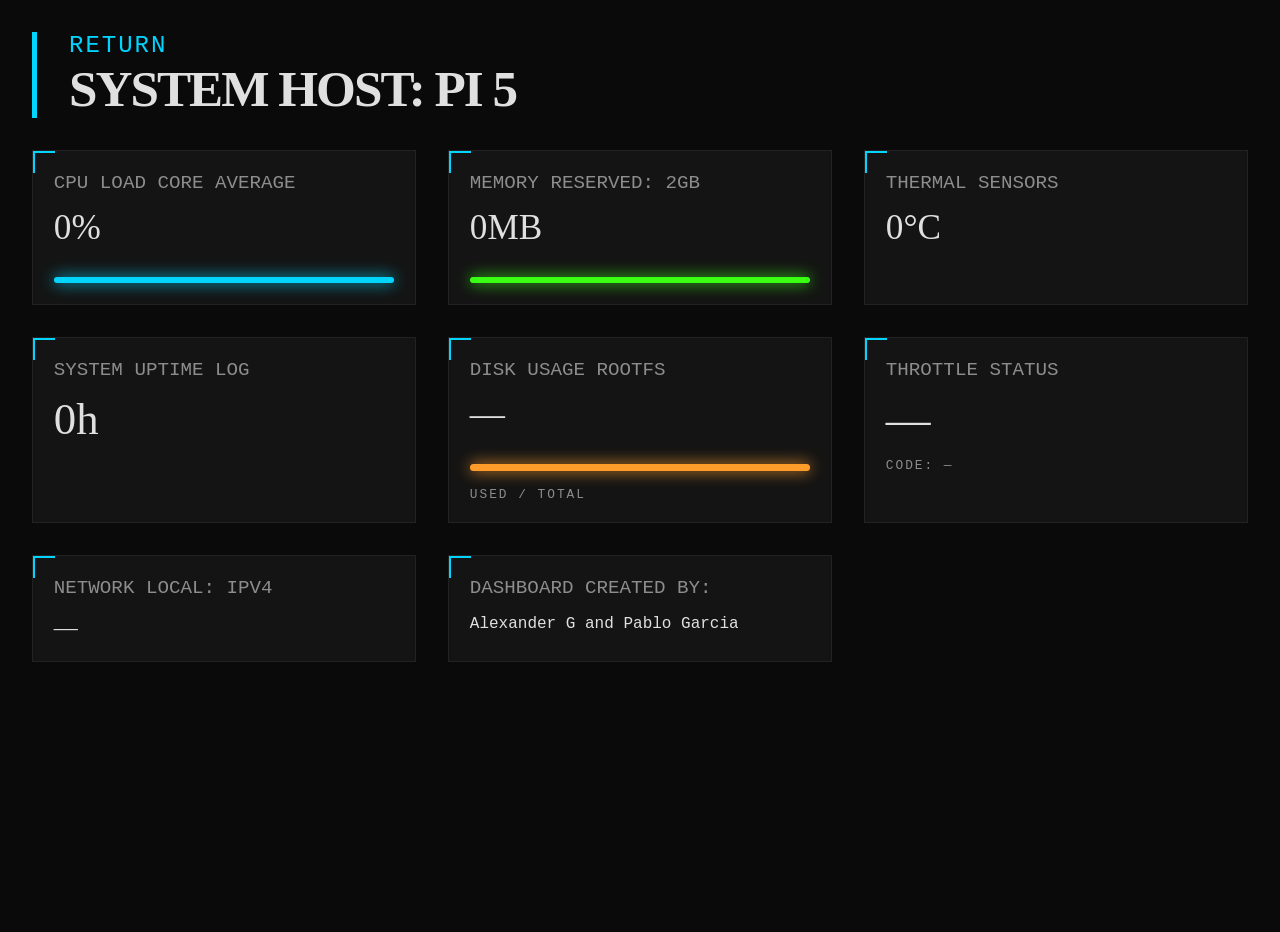
==== system.html @ 0934754b "Refactor UI/CSS, responsiveness and widget tweaks Move inline styles into CSS classes and reorganize" ====
<!DOCTYPE html>
<html lang="en">
<head>
    <meta charset="UTF-8">
    <title>Pi 5 System Node</title>
    <link rel="stylesheet" href="systemStyle.css">
</head>
<body>
    <header id="system-header">
        <a href="index.html" class="back-btn">Return</a>
        <h1>System Host: Pi 5</h1>
    </header>
    
    <main class="stats-grid">
        <div class="stat-card">
            <span class="stat-label">CPU LOAD CORE AVERAGE</span>
            <span id="cpu-val" class="stat-big">0%</span>
            <div class="progress-bar"><div id="cpu-fill" class="progress-fill fill-blue"></div></div>
        </div>
        
        <div class="stat-card">
            <span class="stat-label">MEMORY RESERVED: 2GB</span>
            <span id="ram-val" class="stat-big">0MB</span>
            <div class="progress-bar"><div id="ram-fill" class="progress-fill fill-green"></div></div>
        </div>

        <div class="stat-card">
            <span class="stat-label">THERMAL SENSORS</span>
            <span id="temp-val" class="stat-big">0°C</span>
        </div>

        <div class="stat-card">
            <span class="stat-label">SYSTEM UPTIME LOG</span>
            <span id="uptime-val" class="stat-big stat-big--sm">0h</span>
        </div>

        <div class="stat-card">
            <span class="stat-label">DISK USAGE ROOTFS</span>
            <span id="disk-val" class="stat-big">—</span>
            <div class="progress-bar"><div id="disk-fill" class="progress-fill fill-orange"></div></div>
            <span id="disk-detail" class="stat-sub">USED / TOTAL</span>
        </div>

        <div class="stat-card" id="throttle-card">
            <span class="stat-label">THROTTLE STATUS</span>
            <span id="throttle-val" class="stat-big stat-big--sm">—</span>
            <span id="throttle-code" class="stat-sub">CODE: —</span>
            <span id="throttle-detail" class="stat-sub stat-sub--detail"></span>
        </div>

        <div class="stat-card">
            <span class="stat-label">NETWORK LOCAL: IPV4</span>
            <span id="ip-val" class="stat-big stat-big--ip">—</span>
        </div>

        <div class="stat-card">
            <span class="stat-label">DASHBOARD CREATED BY:</span>
            <span class="creator-credit">Alexander G and Pablo Garcia</span>
        </div>
    </main>

    <script src="systemScript.js"></script>
</body>
</html>
---- systemStyle.css ----
:root{
    --bg-dark: #0a0a0a;
    --card-bg: #141414;
    --neon-blue: #00d4ff;
    --neon-green: #39ff14;
    --neon-orange: #ff9c2a;
    --neon-red: #ff3c3c;
    --text-main: #e0e0e0;
    --text-dim: #8d8d8d;
    --border: #222;
}
body{
    background-color: var(--bg-dark);
    color: var(--text-main);
    font-family: 'Courier New', Courier, monospace;
    margin: 0;
    padding: 2rem 2rem 0 2rem;
    min-height: 100vh;
    overflow: hidden;
}
/*========================================= Header =========================================*/
#system-header{
    border-left: 5px solid var(--neon-blue);
    padding-left: 2rem;
    margin-bottom: 2rem;
}
#system-header h1{
    font-family: 'DM Serif Display', serif;
    font-size: 3.2rem;
    margin: 0;
    text-transform: uppercase;
    letter-spacing: -2px;
}
.back-btn{
    color: var(--neon-blue);
    text-decoration: none;
    font-size: 1.5rem;
    text-transform: uppercase;
    letter-spacing: 2px;
}
/*========================================= Stats Grid =========================================*/
.stats-grid{
    display: grid;
    grid-template-columns: repeat(3, 1fr);
    gap: 2rem;
    width: 90-rem;
}
.stat-card{
    background: var(--card-bg);
    border: 1px solid var(--border);
    padding: 1.3rem;
    position: relative;
    overflow: hidden;

    transition: transform 0.3s ease, box-shadow 0.3s ease;
}
.stat-card:hover{
    transform: translateY(-.5rem);
    box-shadow: 0 1rem 2rem rgba(0,0,0,0.05);
}
/*========================================= Decorative Corner Bracket =========================================*/
.stat-card::before{
    content: "";
    position: absolute;
    top: 0; left: 0;
    width: 20px; height: 20px;
    border-top: 2px solid var(--neon-blue);
    border-left: 2px solid var(--neon-blue);
}
/*========================================= Warning State for Throttle Card =========================================*/
.card-warning{
    border-color: var(--neon-red);
}
.card-warning::before{
    border-color: var(--neon-red);
}
/*========================================= Labels and Values =========================================*/
.stat-label{
    display: block;
    font-size: 1.2rem;
    color: var(--text-dim);
    margin-bottom: 1rem;
}
.stat-big{
    font-family: 'DM Serif Display';
    font-size: 2.2rem;
    color: var(--text-main);
    line-height: 1;
}
.stat-big--sm{
    font-size: 2.8rem;
}
.stat-big--ip{
    font-size: 1.5rem;
    letter-spacing: 0.05em;
}
.stat-sub{
    font-size: 0.8rem;
    color: var(--text-dim);
    margin-top: 1rem;
    display: block;
    letter-spacing: 2px;
}
.stat-sub--detail{
    font-size: 1.6rem;
    margin-top: 0.5rem;
}
/*========================================= Status Colors =========================================*/
.status-healthy{
    color: var(--neon-green);
    text-shadow: 0 0 20px var(--neon-green);
}

.status-warning {
    color: var(--neon-red);
    text-shadow: 0 0 20px var(--neon-red);
}

.status-offline{
    color: var(--text-dim);
}
/*========================================= Progress Bars =========================================*/
.progress-bar{
    height: 0.4rem;
    background: #1a1a1a;
    margin-top: 2rem;
    border-radius: 4px;
}
.progress-fill{
    height: 100%;
    border-radius: 4px;
    transition: width 0.8s cubic-bezier(0.4, 0, 0.2, 1);
}
.fill-blue{
    background: var(--neon-blue);
    box-shadow: 0 0 15px var(--neon-blue);
}
.fill-green{
    background: var(--neon-green);
    box-shadow: 0 0 15px var(--neon-green);
}
.fill-orange{
    background: var(--neon-orange);
    box-shadow: 0 0 15px var(--neon-orange);
}
.fill-red{
    background: var(--neon-red);
    box-shadow: 0 0 15px var(--neon-red);
}
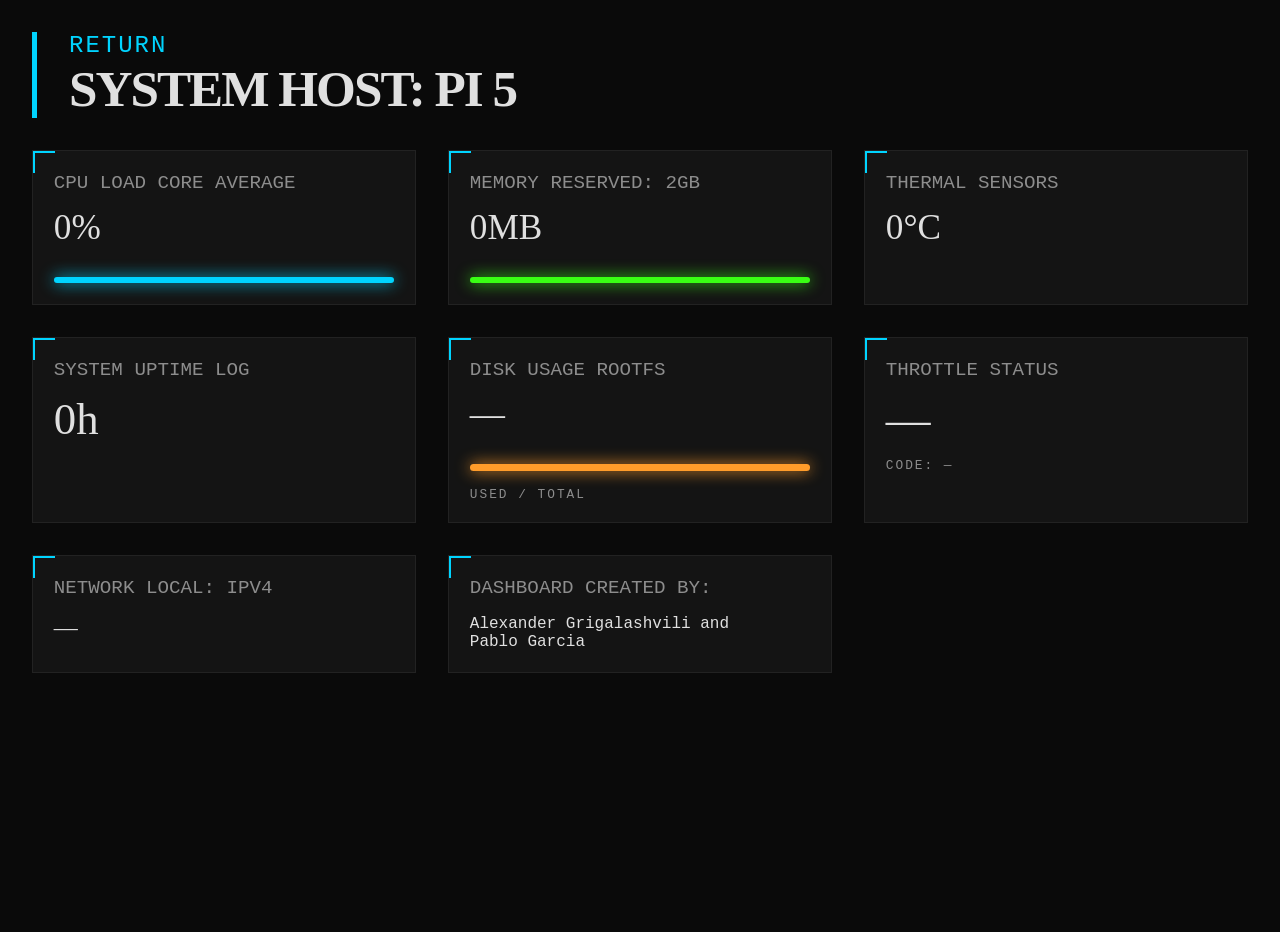
==== commit cfa9c708: "Add last-updated timestamps & UI tweaks Insert "Last Updated" timestamps into weather, shuttle, and " ====
--- a/system.html
+++ b/system.html
@@ -55,7 +55,8 @@
 
         <div class="stat-card">
             <span class="stat-label">DASHBOARD CREATED BY:</span>
-            <span class="creator-credit">Alexander G and Pablo Garcia</span>
+            <span class="creator-credit">Alexander Grigalashvili and</span>
+            <div class="creator-credit">Pablo Garcia</div>
         </div>
     </main>
 
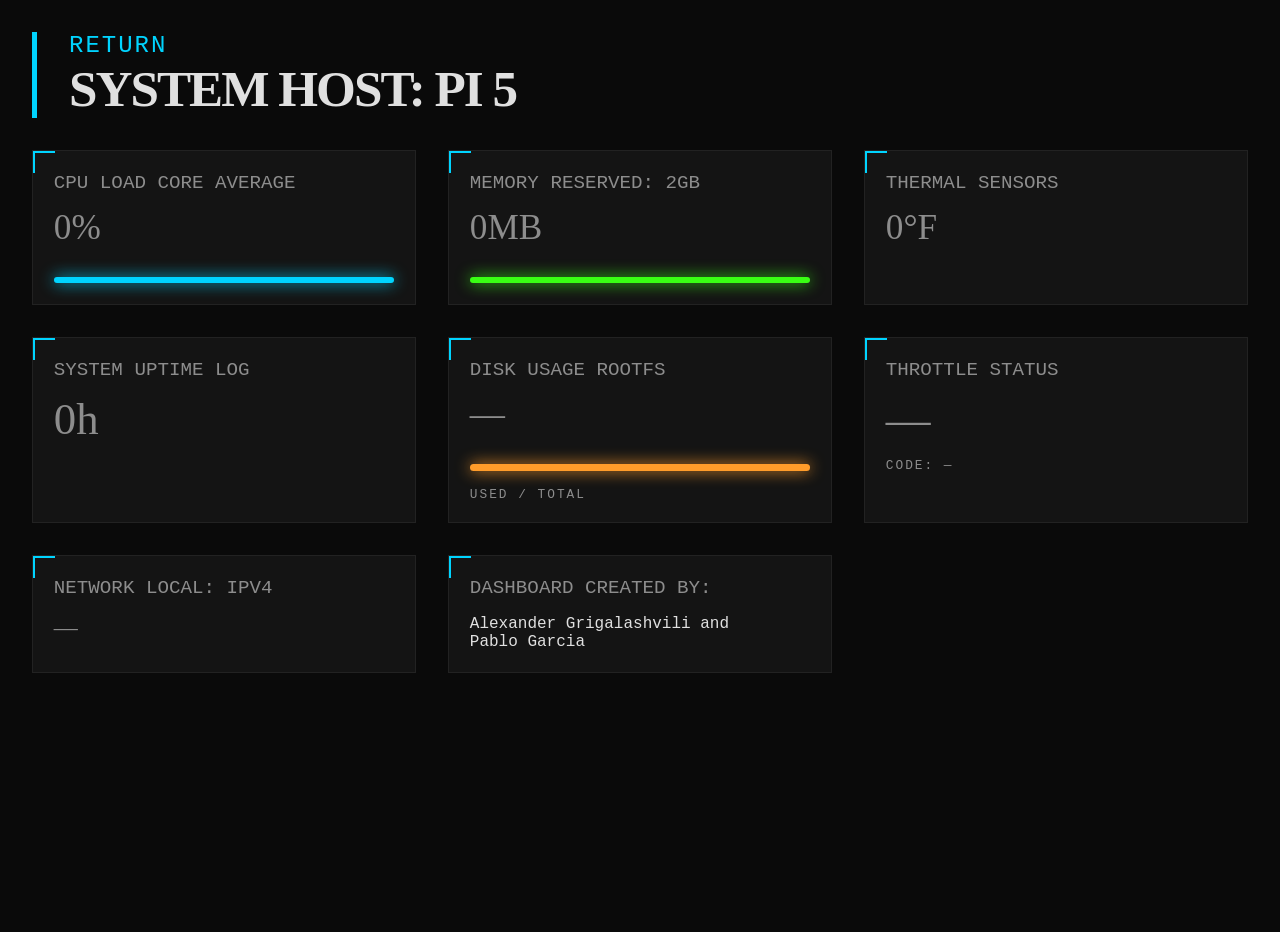
==== commit efa1e39a: "UI tweaks, shuttle/parking updates, temp in °F Multiple UI and system updates across the app:  - scr" ====
--- a/system.html
+++ b/system.html
@@ -26,7 +26,7 @@
 
         <div class="stat-card">
             <span class="stat-label">THERMAL SENSORS</span>
-            <span id="temp-val" class="stat-big">0°C</span>
+            <span id="temp-val" class="stat-big">0°F</span>
         </div>
 
         <div class="stat-card">
--- a/systemStyle.css
+++ b/systemStyle.css
@@ -37,6 +37,9 @@
     font-size: 1.5rem;
     text-transform: uppercase;
     letter-spacing: 2px;
+}
+.back-btn:hover{
+    cursor: pointer;
 }
 /*========================================= Stats Grid =========================================*/
 .stats-grid{
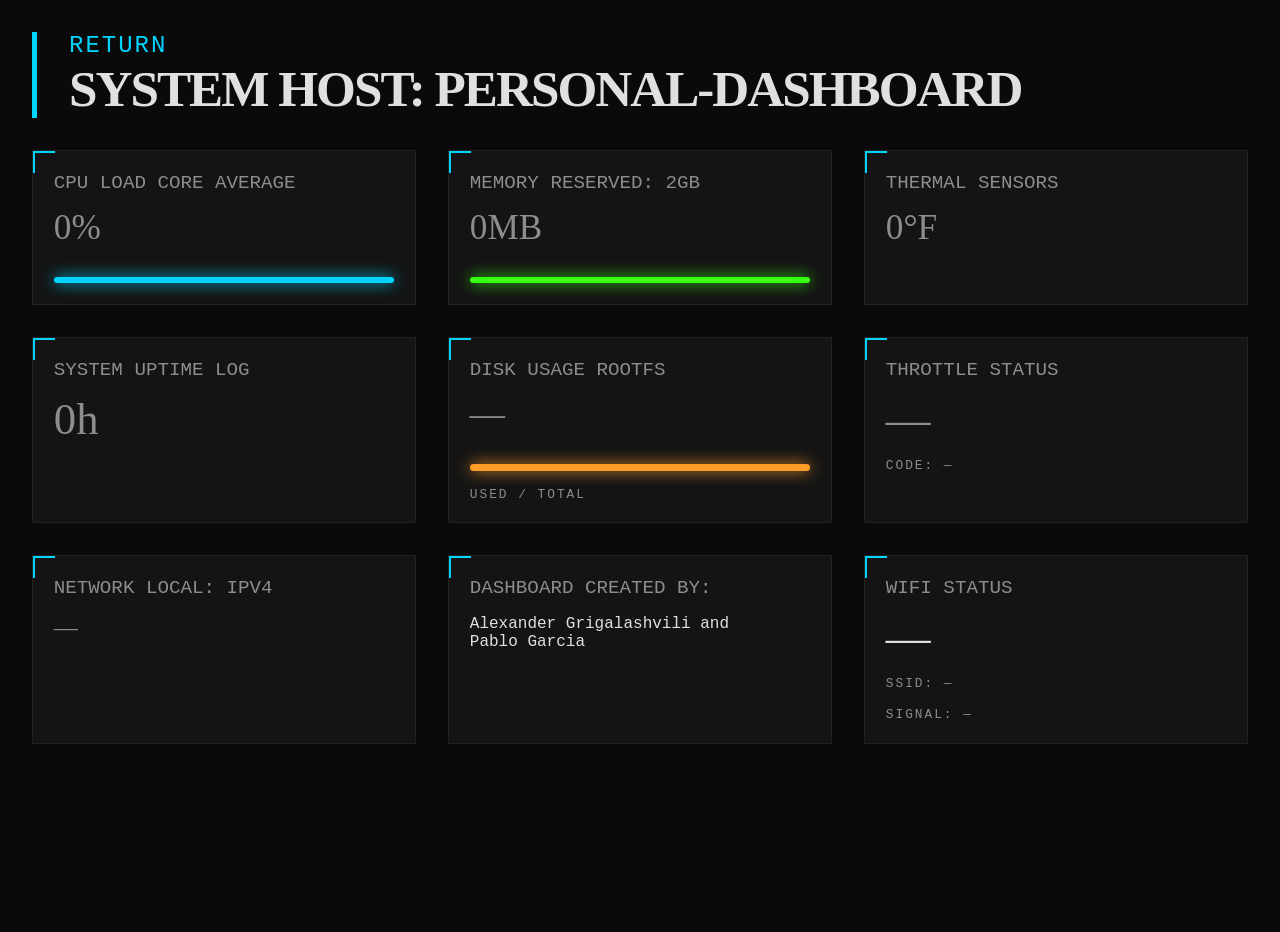
==== commit f1d4e75f: "Add WiFi status and move night theme logic Backend: gather WiFi info via iwconfig, include wifi obje" ====
--- a/system.html
+++ b/system.html
@@ -8,7 +8,7 @@
 <body>
     <header id="system-header">
         <a href="index.html" class="back-btn">Return</a>
-        <h1>System Host: Pi 5</h1>
+        <h1>System Host: Personal-Dashboard</h1>
     </header>
     
     <main class="stats-grid">
@@ -58,6 +58,13 @@
             <span class="creator-credit">Alexander Grigalashvili and</span>
             <div class="creator-credit">Pablo Garcia</div>
         </div>
+
+        <div class="stat-card">
+            <span class="stat-label">WIFI STATUS</span>
+            <span id="wifi-val" class="stat-big stat-big--sm">—</span>
+            <span id="wifi-ssid" class="stat-sub">SSID: —</span>
+            <span id="wifi-quality" class="stat-sub">SIGNAL: —</span>
+        </div>
     </main>
 
     <script src="systemScript.js"></script>
